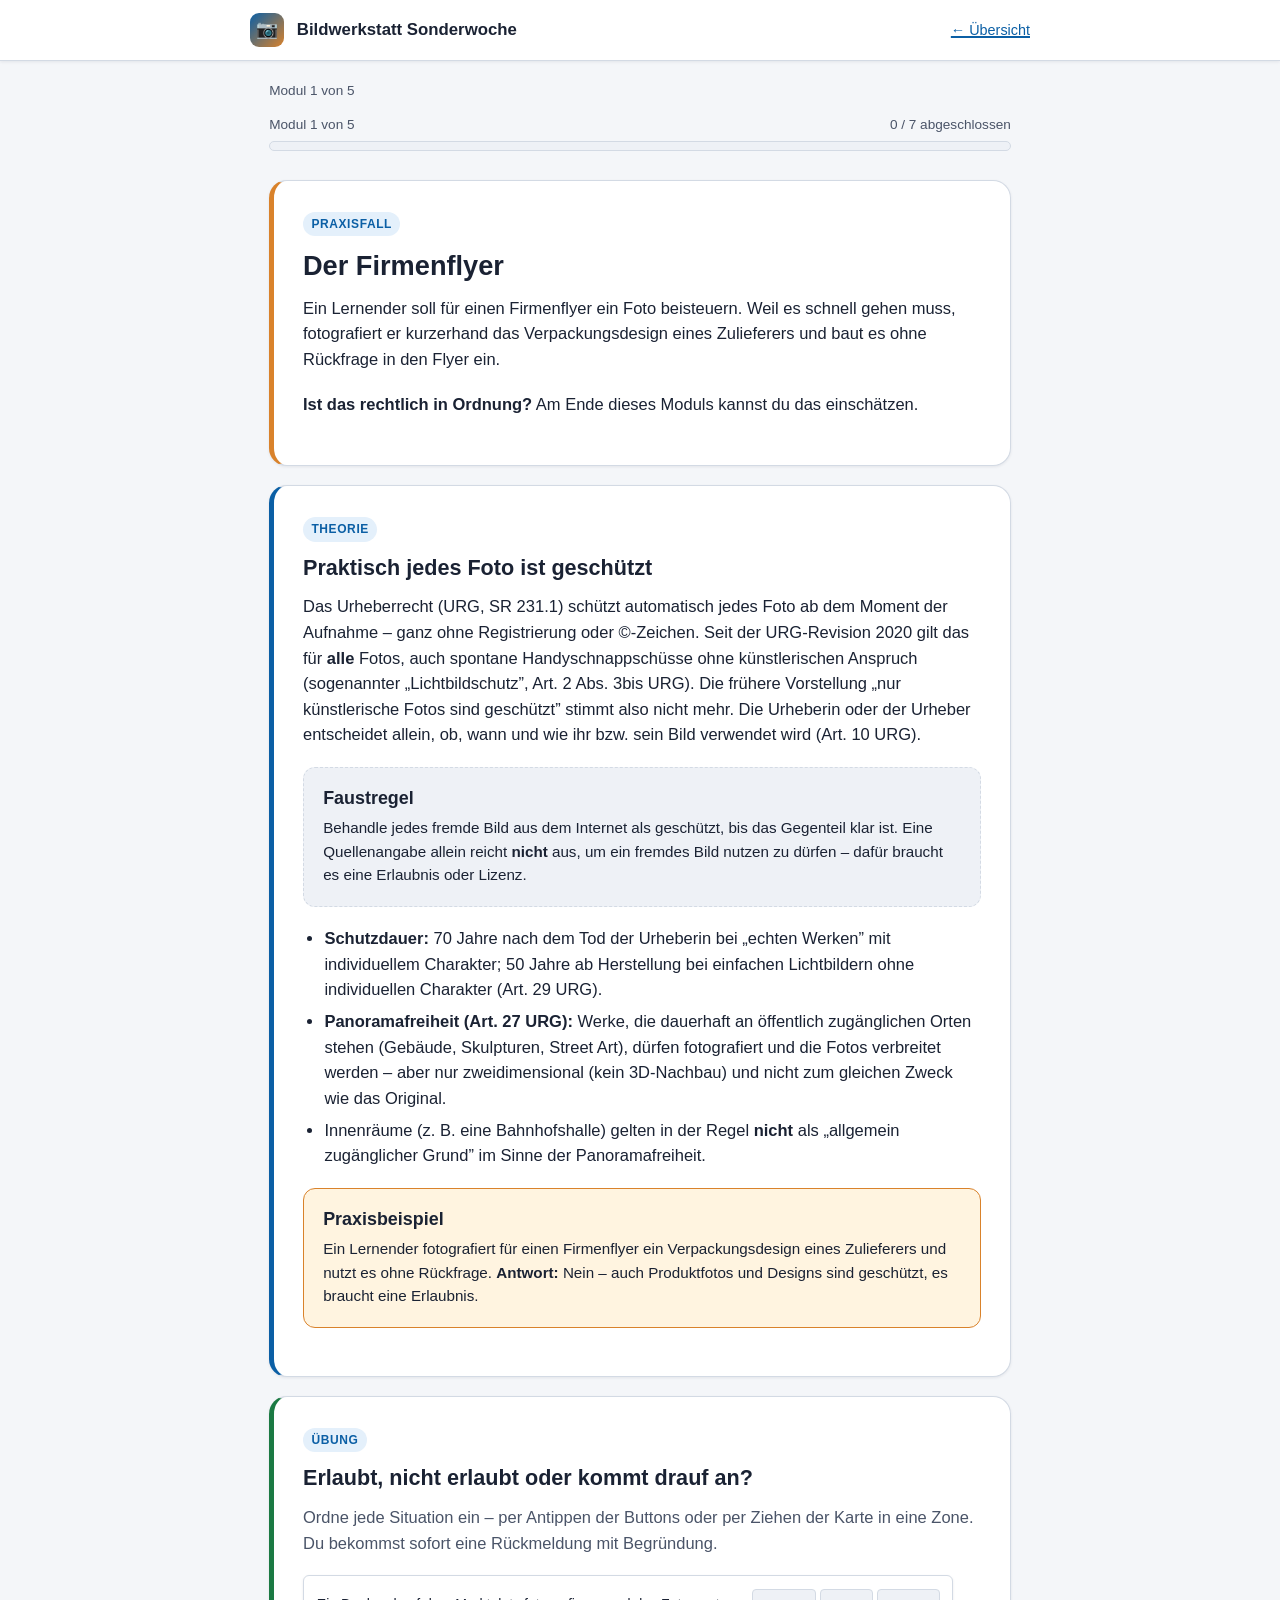
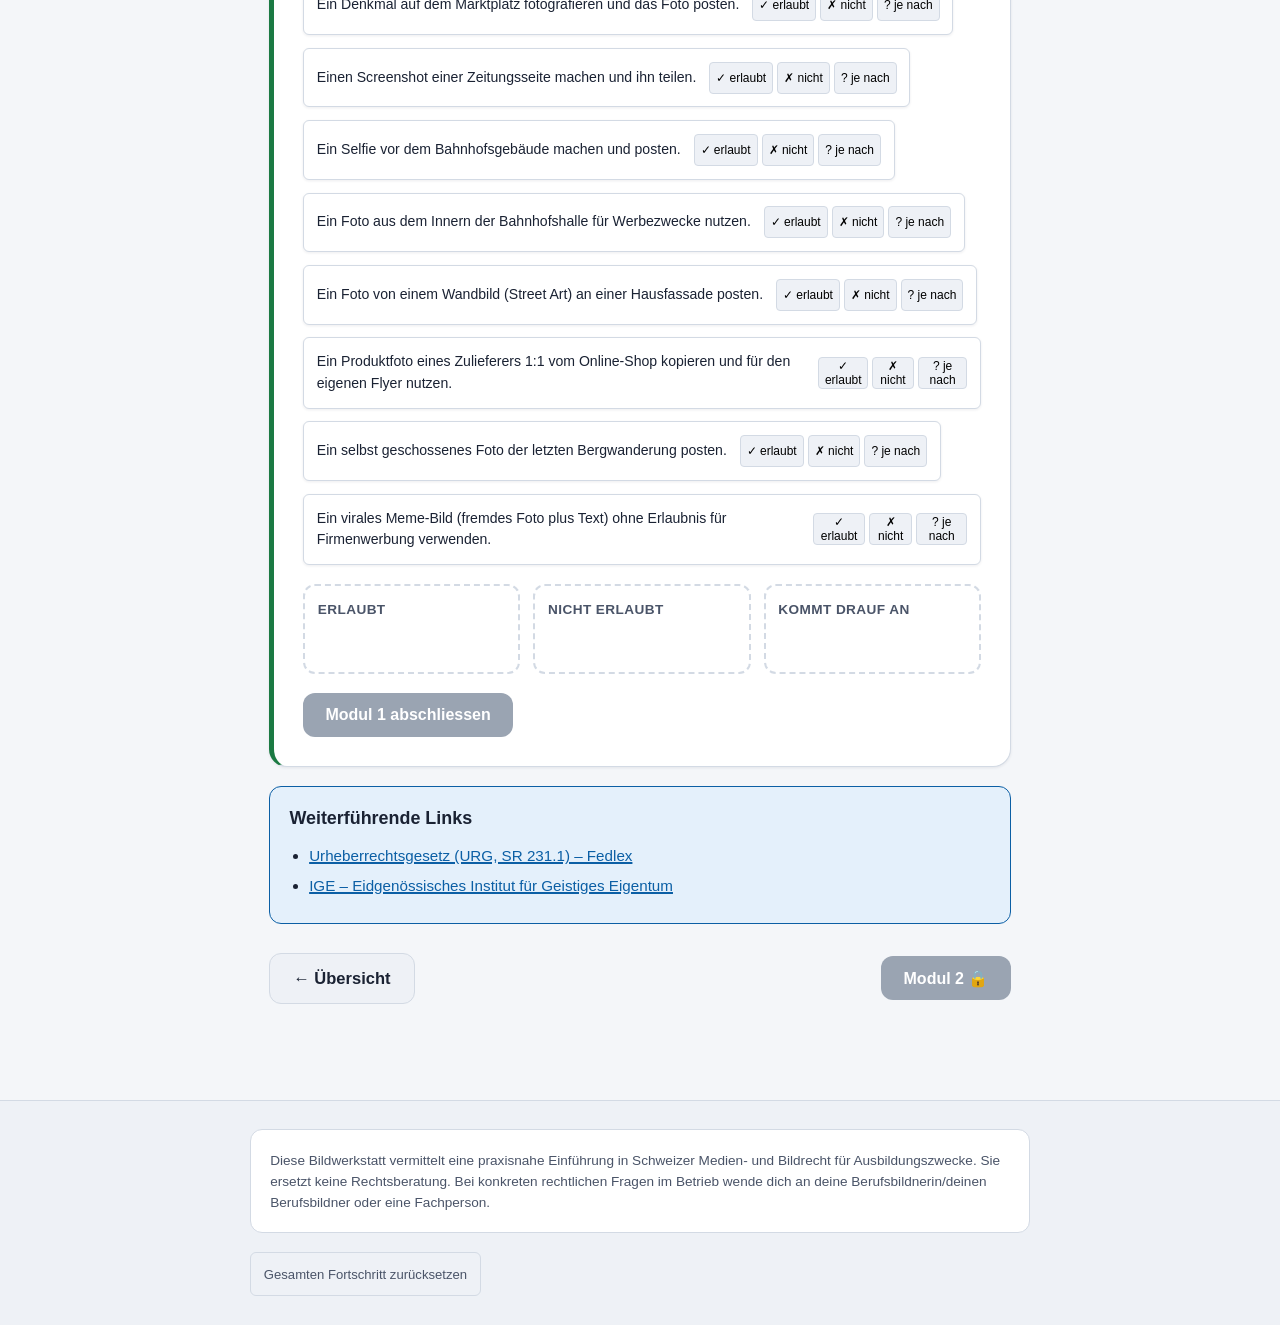
==== module/01-urheberrecht.html @ 98cdfe1a "Initial commit: Bildwerkstatt Sonderwoche Interaktive, statische Lernplattform für KV-Lernende zu Sc" ====
<!DOCTYPE html>
<html lang="de">
<head>
<meta charset="UTF-8">
<meta name="viewport" content="width=device-width, initial-scale=1, viewport-fit=cover">
<title>Modul 1: Urheberrecht an Fotos – Bildwerkstatt Sonderwoche</title>
<meta name="description" content="Modul 1: Urheberrecht an Fotos (URG) – was ist geschützt, Panoramafreiheit und Praxisbeispiele.">
<link rel="stylesheet" href="../assets/css/style.css">
</head>
<body>
<a class="skip-link" href="#main">Zum Inhalt springen</a>

<header class="site-header">
  <div class="site-header__inner">
    <a class="brand" href="../index.html">
      <span class="brand__mark" aria-hidden="true">📷</span>
      Bildwerkstatt Sonderwoche
    </a>
    <a class="home-link" href="../index.html">← Übersicht</a>
  </div>
</header>

<main id="main">
  <div class="module-breadcrumb">Modul 1 von 5</div>
  <div class="progress-wrap">
    <div id="progress-bar-container"></div>
  </div>

  <section class="card card--scenario">
    <span class="tag">Praxisfall</span>
    <h1>Der Firmenflyer</h1>
    <p>
      Ein Lernender soll für einen Firmenflyer ein Foto beisteuern. Weil es schnell
      gehen muss, fotografiert er kurzerhand das Verpackungsdesign eines Zulieferers
      und baut es ohne Rückfrage in den Flyer ein.
    </p>
    <p><strong>Ist das rechtlich in Ordnung?</strong> Am Ende dieses Moduls kannst du
      das einschätzen.</p>
  </section>

  <section class="card card--theory">
    <span class="tag">Theorie</span>
    <h2>Praktisch jedes Foto ist geschützt</h2>
    <p>
      Das Urheberrecht (URG, SR 231.1) schützt automatisch jedes Foto ab dem Moment
      der Aufnahme – ganz ohne Registrierung oder ©-Zeichen. Seit der URG-Revision
      2020 gilt das für <strong>alle</strong> Fotos, auch spontane Handyschnappschüsse
      ohne künstlerischen Anspruch (sogenannter „Lichtbildschutz”, Art. 2 Abs. 3bis
      URG). Die frühere Vorstellung „nur künstlerische Fotos sind geschützt” stimmt
      also nicht mehr. Die Urheberin oder der Urheber entscheidet allein, ob, wann
      und wie ihr bzw. sein Bild verwendet wird (Art. 10 URG).
    </p>

    <div class="box box--rule">
      <h3>Faustregel</h3>
      <p>Behandle jedes fremde Bild aus dem Internet als geschützt, bis das Gegenteil
        klar ist. Eine Quellenangabe allein reicht <strong>nicht</strong> aus, um ein
        fremdes Bild nutzen zu dürfen – dafür braucht es eine Erlaubnis oder Lizenz.</p>
    </div>

    <ul>
      <li><strong>Schutzdauer:</strong> 70 Jahre nach dem Tod der Urheberin bei
        „echten Werken” mit individuellem Charakter; 50 Jahre ab Herstellung bei
        einfachen Lichtbildern ohne individuellen Charakter (Art. 29 URG).</li>
      <li><strong>Panoramafreiheit (Art. 27 URG):</strong> Werke, die dauerhaft an
        öffentlich zugänglichen Orten stehen (Gebäude, Skulpturen, Street Art), dürfen
        fotografiert und die Fotos verbreitet werden – aber nur zweidimensional (kein
        3D-Nachbau) und nicht zum gleichen Zweck wie das Original.</li>
      <li>Innenräume (z. B. eine Bahnhofshalle) gelten in der Regel <strong>nicht</strong>
        als „allgemein zugänglicher Grund” im Sinne der Panoramafreiheit.</li>
    </ul>

    <div class="box box--tip">
      <h3>Praxisbeispiel</h3>
      <p>Ein Lernender fotografiert für einen Firmenflyer ein Verpackungsdesign eines
        Zulieferers und nutzt es ohne Rückfrage. <strong>Antwort:</strong> Nein – auch
        Produktfotos und Designs sind geschützt, es braucht eine Erlaubnis.</p>
    </div>
  </section>

  <section class="card card--exercise">
    <span class="tag">Übung</span>
    <h2>Erlaubt, nicht erlaubt oder kommt drauf an?</h2>
    <p class="text-muted">Ordne jede Situation ein – per Antippen der Buttons oder
      per Ziehen der Karte in eine Zone. Du bekommst sofort eine Rückmeldung mit
      Begründung.</p>

    <div class="dnd-pool" id="m1-pool"></div>

    <div class="dnd-board">
      <div class="dnd-zone" data-zone="erlaubt">
        <div class="dnd-zone__title">Erlaubt</div>
        <div class="dnd-zone__items"></div>
      </div>
      <div class="dnd-zone" data-zone="nicht_erlaubt">
        <div class="dnd-zone__title">Nicht erlaubt</div>
        <div class="dnd-zone__items"></div>
      </div>
      <div class="dnd-zone" data-zone="kommt_drauf_an">
        <div class="dnd-zone__title">Kommt drauf an</div>
        <div class="dnd-zone__items"></div>
      </div>
    </div>

    <div id="m1-feedback" class="exercise-feedback"></div>
    <div id="m1-summary" class="exercise-summary"></div>

    <div class="btn-row">
      <button type="button" id="m1-complete-btn" class="btn" disabled>Modul 1 abschliessen</button>
    </div>
  </section>

  <section class="box box--info">
    <h3>Weiterführende Links</h3>
    <ul>
      <li><a href="https://www.fedlex.admin.ch/eli/cc/1993/1798_1798_1798/de" target="_blank" rel="noopener">Urheberrechtsgesetz (URG, SR 231.1) – Fedlex</a></li>
      <li><a href="https://www.ige.ch" target="_blank" rel="noopener">IGE – Eidgenössisches Institut für Geistiges Eigentum</a></li>
    </ul>
  </section>

  <nav class="module-nav" id="module-nav" aria-label="Modul-Navigation"></nav>
</main>

<footer class="site-footer">
  <div class="site-footer__inner">
    <div class="disclaimer">
      Diese Bildwerkstatt vermittelt eine praxisnahe Einführung in Schweizer Medien-
      und Bildrecht für Ausbildungszwecke. Sie ersetzt keine Rechtsberatung. Bei
      konkreten rechtlichen Fragen im Betrieb wende dich an deine
      Berufsbildnerin/deinen Berufsbildner oder eine Fachperson.
    </div>
    <button class="reset-btn" id="reset-btn" type="button">Gesamten Fortschritt zurücksetzen</button>
  </div>
</footer>

<script type="module">
  import { renderProgressBar, renderModuleNav, setupResetButton, enforceUnlock } from "../assets/js/progress.js";
  import { initModule1 } from "../assets/js/interactions.js";

  if (enforceUnlock("module", 1)) {
    renderProgressBar(document.getElementById("progress-bar-container"), "Modul 1 von 5");
    renderModuleNav(document.getElementById("module-nav"), 1);
    setupResetButton(document.getElementById("reset-btn"));
    initModule1();
  }
</script>
</body>
</html>
---- assets/css/style.css ----
/* ==========================================================================
   Bildwerkstatt Sonderwoche – Basis-Stylesheet
   Mobile-First, keine externen Fonts/Libraries
   ========================================================================== */

:root {
  --color-bg: #f4f6f9;
  --color-surface: #ffffff;
  --color-surface-alt: #eef1f6;
  --color-text: #1a2233;
  --color-text-muted: #4a5468;
  --color-primary: #0b5fa5;
  --color-primary-dark: #084a82;
  --color-primary-light: #e4f0fb;
  --color-accent: #d9822b;
  --color-success: #1b7a43;
  --color-success-bg: #e4f6e9;
  --color-danger: #b3261e;
  --color-danger-bg: #fbe7e6;
  --color-warning-bg: #fff4e0;
  --color-border: #d3dae4;
  --color-locked: #9aa4b2;

  --radius-sm: 6px;
  --radius-md: 12px;
  --radius-lg: 18px;

  --shadow-sm: 0 1px 3px rgba(20, 30, 50, 0.08);
  --shadow-md: 0 4px 16px rgba(20, 30, 50, 0.12);

  --space-1: 0.4rem;
  --space-2: 0.8rem;
  --space-3: 1.2rem;
  --space-4: 1.8rem;
  --space-5: 2.6rem;

  --font-base: -apple-system, BlinkMacSystemFont, "Segoe UI", Roboto, Helvetica, Arial, sans-serif;

  color-scheme: light;
}

@media (prefers-color-scheme: dark) {
  :root {
    --color-bg: #10151f;
    --color-surface: #1a2130;
    --color-surface-alt: #232c3d;
    --color-text: #eef2f8;
    --color-text-muted: #b3bccc;
    --color-primary: #4d9fe0;
    --color-primary-dark: #79bcf0;
    --color-primary-light: #1c3550;
    --color-accent: #e8a34f;
    --color-success: #57c47e;
    --color-success-bg: #143824;
    --color-danger: #ef6b62;
    --color-danger-bg: #3a1e1c;
    --color-warning-bg: #3a2f16;
    --color-border: #34405a;
    --color-locked: #5c6577;
    color-scheme: dark;
  }
}

*,
*::before,
*::after {
  box-sizing: border-box;
}

html {
  -webkit-text-size-adjust: 100%;
}

body {
  margin: 0;
  font-family: var(--font-base);
  background: var(--color-bg);
  color: var(--color-text);
  line-height: 1.55;
  font-size: 16.5px;
  min-height: 100vh;
  display: flex;
  flex-direction: column;
}

h1, h2, h3, h4 {
  line-height: 1.25;
  margin: 0 0 var(--space-2);
  color: var(--color-text);
}

h1 { font-size: 1.7rem; }
h2 { font-size: 1.35rem; }
h3 { font-size: 1.12rem; }

p { margin: 0 0 var(--space-3); }

a {
  color: var(--color-primary);
  text-decoration-thickness: 2px;
}

a:hover { color: var(--color-primary-dark); }

img { max-width: 100%; display: block; }

button {
  font-family: inherit;
  font-size: 1rem;
  cursor: pointer;
}

ul, ol {
  padding-left: 1.3em;
}

li { margin-bottom: var(--space-1); }

/* ---------- Layout ---------- */

.site-header {
  background: var(--color-surface);
  border-bottom: 1px solid var(--color-border);
  padding: var(--space-2) var(--space-3);
  position: sticky;
  top: 0;
  z-index: 20;
  box-shadow: var(--shadow-sm);
}

.site-header__inner {
  max-width: 780px;
  margin: 0 auto;
  display: flex;
  align-items: center;
  justify-content: space-between;
  gap: var(--space-2);
}

.brand {
  display: flex;
  align-items: center;
  gap: var(--space-2);
  text-decoration: none;
  color: var(--color-text);
  font-weight: 700;
  font-size: 1.05rem;
}

.brand__mark {
  width: 34px;
  height: 34px;
  border-radius: 9px;
  background: linear-gradient(135deg, var(--color-primary), var(--color-accent));
  display: flex;
  align-items: center;
  justify-content: center;
  color: #fff;
  font-size: 1.1rem;
  flex-shrink: 0;
}

.home-link {
  font-size: 0.9rem;
  white-space: nowrap;
}

main {
  flex: 1;
  width: 100%;
  max-width: 780px;
  margin: 0 auto;
  padding: var(--space-3) var(--space-3) var(--space-5);
}

.site-footer {
  background: var(--color-surface-alt);
  border-top: 1px solid var(--color-border);
  padding: var(--space-4) var(--space-3);
  margin-top: var(--space-5);
}

.site-footer__inner {
  max-width: 780px;
  margin: 0 auto;
  font-size: 0.88rem;
  color: var(--color-text-muted);
}

.site-footer h4 {
  font-size: 0.85rem;
  text-transform: uppercase;
  letter-spacing: 0.04em;
  color: var(--color-text-muted);
  margin-bottom: var(--space-2);
}

.site-footer ul {
  list-style: none;
  padding: 0;
  margin: 0 0 var(--space-3);
}

.site-footer li {
  margin-bottom: var(--space-1);
}

.disclaimer {
  background: var(--color-surface);
  border: 1px solid var(--color-border);
  border-radius: var(--radius-md);
  padding: var(--space-3);
  margin-bottom: var(--space-3);
  font-size: 0.85rem;
}

.reset-btn {
  background: none;
  border: 1px solid var(--color-border);
  color: var(--color-text-muted);
  border-radius: var(--radius-sm);
  padding: var(--space-1) var(--space-2);
  font-size: 0.82rem;
  min-height: 44px;
}

.reset-btn:hover {
  border-color: var(--color-danger);
  color: var(--color-danger);
}

/* ---------- Fortschrittsanzeige ---------- */

.progress-wrap {
  margin: var(--space-2) 0 var(--space-4);
}

.progress-wrap__label {
  display: flex;
  justify-content: space-between;
  font-size: 0.85rem;
  color: var(--color-text-muted);
  margin-bottom: var(--space-1);
}

.progress-bar {
  height: 10px;
  border-radius: 999px;
  background: var(--color-surface-alt);
  border: 1px solid var(--color-border);
  overflow: hidden;
}

.progress-bar__fill {
  height: 100%;
  background: linear-gradient(90deg, var(--color-primary), var(--color-accent));
  border-radius: 999px;
  transition: width 0.4s ease;
}

.progress-dots {
  display: flex;
  gap: var(--space-1);
  margin-top: var(--space-2);
}

.progress-dot {
  flex: 1;
  height: 6px;
  border-radius: 999px;
  background: var(--color-surface-alt);
  border: 1px solid var(--color-border);
}

.progress-dot.is-done { background: var(--color-success); border-color: var(--color-success); }
.progress-dot.is-current { background: var(--color-primary); border-color: var(--color-primary); }

/* ---------- Karten & Buttons ---------- */

.card {
  background: var(--color-surface);
  border: 1px solid var(--color-border);
  border-radius: var(--radius-lg);
  padding: var(--space-4);
  margin-bottom: var(--space-3);
  box-shadow: var(--shadow-sm);
}

.card--scenario {
  border-left: 5px solid var(--color-accent);
}

.card--theory {
  border-left: 5px solid var(--color-primary);
}

.card--exercise {
  border-left: 5px solid var(--color-success);
}

.tag {
  display: inline-block;
  font-size: 0.75rem;
  font-weight: 700;
  text-transform: uppercase;
  letter-spacing: 0.05em;
  color: var(--color-primary);
  background: var(--color-primary-light);
  padding: 0.25em 0.7em;
  border-radius: 999px;
  margin-bottom: var(--space-2);
}

.btn {
  display: inline-flex;
  align-items: center;
  justify-content: center;
  gap: 0.5em;
  min-height: 44px;
  padding: 0.7em 1.4em;
  border-radius: var(--radius-md);
  border: none;
  background: var(--color-primary);
  color: #fff;
  font-weight: 600;
  text-decoration: none;
  transition: background 0.15s ease, transform 0.1s ease;
}

.btn:hover { background: var(--color-primary-dark); color: #fff; }
.btn:active { transform: scale(0.98); }

.btn:disabled,
.btn.is-disabled {
  background: var(--color-locked);
  cursor: not-allowed;
  pointer-events: none;
}

.btn--secondary {
  background: var(--color-surface-alt);
  color: var(--color-text);
  border: 1px solid var(--color-border);
}

.btn--secondary:hover { background: var(--color-border); color: var(--color-text); }

.btn--block { width: 100%; }

.btn-row {
  display: flex;
  flex-wrap: wrap;
  gap: var(--space-2);
  margin-top: var(--space-3);
}

/* ---------- Modul-Übersicht (Startseite) ---------- */

.module-list {
  list-style: none;
  padding: 0;
  margin: var(--space-3) 0;
  display: flex;
  flex-direction: column;
  gap: var(--space-2);
}

.module-item {
  display: flex;
  align-items: center;
  gap: var(--space-3);
  background: var(--color-surface);
  border: 1px solid var(--color-border);
  border-radius: var(--radius-md);
  padding: var(--space-3);
  text-decoration: none;
  color: var(--color-text);
  box-shadow: var(--shadow-sm);
  min-height: 44px;
}

.module-item:hover:not(.is-locked) {
  border-color: var(--color-primary);
}

.module-item.is-locked {
  opacity: 0.6;
  cursor: not-allowed;
  color: var(--color-text-muted);
}

.module-item__num {
  flex-shrink: 0;
  width: 40px;
  height: 40px;
  border-radius: 50%;
  background: var(--color-primary-light);
  color: var(--color-primary);
  display: flex;
  align-items: center;
  justify-content: center;
  font-weight: 700;
}

.module-item.is-done .module-item__num {
  background: var(--color-success-bg);
  color: var(--color-success);
}

.module-item.is-locked .module-item__num {
  background: var(--color-surface-alt);
  color: var(--color-locked);
}

.module-item__body { flex: 1; min-width: 0; }
.module-item__title { font-weight: 600; margin-bottom: 0.15em; }
.module-item__meta { font-size: 0.85rem; color: var(--color-text-muted); }

.module-item__status {
  flex-shrink: 0;
  font-size: 1.3rem;
}

/* ---------- Merkkasten / Boxen ---------- */

.box {
  border-radius: var(--radius-md);
  padding: var(--space-3);
  margin: var(--space-3) 0;
  font-size: 0.95rem;
}

.box--info {
  background: var(--color-primary-light);
  border: 1px solid var(--color-primary);
}

.box--tip {
  background: var(--color-warning-bg);
  border: 1px solid var(--color-accent);
}

.box--rule {
  background: var(--color-surface-alt);
  border: 1px dashed var(--color-border);
}

.box h3 { margin-bottom: var(--space-1); }
.box p:last-child, .box ul:last-child, .box ol:last-child { margin-bottom: 0; }

/* ---------- Modul-Navigation ---------- */

.module-nav {
  display: flex;
  justify-content: space-between;
  align-items: center;
  margin: var(--space-4) 0 var(--space-2);
  gap: var(--space-2);
  flex-wrap: wrap;
}

.module-breadcrumb {
  font-size: 0.85rem;
  color: var(--color-text-muted);
  margin-bottom: var(--space-2);
}

/* ---------- Übungen: generisch ---------- */

.exercise-item {
  background: var(--color-surface-alt);
  border: 1px solid var(--color-border);
  border-radius: var(--radius-md);
  padding: var(--space-3);
  margin-bottom: var(--space-2);
}

.exercise-feedback {
  margin-top: var(--space-2);
  padding: var(--space-2) var(--space-3);
  border-radius: var(--radius-sm);
  font-size: 0.92rem;
  display: none;
}

.exercise-feedback.is-visible { display: block; }

.exercise-feedback.is-correct {
  background: var(--color-success-bg);
  color: var(--color-success);
  border: 1px solid var(--color-success);
}

.exercise-feedback.is-incorrect {
  background: var(--color-danger-bg);
  color: var(--color-danger);
  border: 1px solid var(--color-danger);
}

.exercise-feedback.is-neutral {
  background: var(--color-primary-light);
  color: var(--color-primary-dark);
  border: 1px solid var(--color-primary);
}

.exercise-summary {
  margin-top: var(--space-3);
  padding: var(--space-3);
  border-radius: var(--radius-md);
  background: var(--color-surface);
  border: 1px solid var(--color-border);
  display: none;
}

.exercise-summary.is-visible { display: block; }

/* Drag & Drop */

.dnd-board {
  display: grid;
  grid-template-columns: 1fr;
  gap: var(--space-2);
  margin: var(--space-3) 0;
}

@media (min-width: 620px) {
  .dnd-board { grid-template-columns: repeat(3, 1fr); }
}

.dnd-zone {
  border: 2px dashed var(--color-border);
  border-radius: var(--radius-md);
  padding: var(--space-2);
  min-height: 90px;
  background: var(--color-surface);
}

.dnd-zone__title {
  font-weight: 700;
  font-size: 0.85rem;
  text-transform: uppercase;
  letter-spacing: 0.03em;
  color: var(--color-text-muted);
  margin-bottom: var(--space-1);
}

.dnd-zone.is-dragover {
  border-color: var(--color-primary);
  background: var(--color-primary-light);
}

.dnd-pool {
  display: flex;
  flex-wrap: wrap;
  gap: var(--space-2);
  margin-bottom: var(--space-2);
}

.dnd-card {
  background: var(--color-surface);
  border: 1px solid var(--color-border);
  border-radius: var(--radius-sm);
  padding: var(--space-2);
  font-size: 0.88rem;
  cursor: grab;
  touch-action: none;
  user-select: none;
  min-height: 44px;
  display: flex;
  align-items: center;
  box-shadow: var(--shadow-sm);
}

.dnd-card:active { cursor: grabbing; }

.dnd-card.is-dragging { opacity: 0.5; }

.dnd-card__buttons {
  display: flex;
  gap: 4px;
  margin-left: auto;
  padding-left: var(--space-2);
}

.dnd-card__btn {
  min-height: 32px;
  min-width: 32px;
  padding: 0 6px;
  font-size: 0.75rem;
  border-radius: 4px;
  border: 1px solid var(--color-border);
  background: var(--color-surface-alt);
}

/* Entscheidungsbaum */

.tree-question {
  font-weight: 600;
  margin-bottom: var(--space-2);
}

.tree-options {
  display: flex;
  flex-direction: column;
  gap: var(--space-2);
}

.tree-option-btn {
  text-align: left;
  background: var(--color-surface);
  border: 1px solid var(--color-border);
  border-radius: var(--radius-md);
  padding: var(--space-2) var(--space-3);
  min-height: 44px;
}

.tree-option-btn:hover { border-color: var(--color-primary); }

.tree-result {
  margin-top: var(--space-3);
}

.tree-path {
  font-size: 0.8rem;
  color: var(--color-text-muted);
  margin-bottom: var(--space-3);
}

/* Checkliste */

.checklist {
  list-style: none;
  padding: 0;
  margin: var(--space-3) 0;
}

.checklist li {
  display: flex;
  align-items: flex-start;
  gap: var(--space-2);
  padding: var(--space-2);
  border: 1px solid var(--color-border);
  border-radius: var(--radius-sm);
  margin-bottom: var(--space-1);
  background: var(--color-surface);
}

.checklist input[type="checkbox"] {
  width: 22px;
  height: 22px;
  flex-shrink: 0;
  margin-top: 2px;
}

/* Memory */

.memory-board {
  display: grid;
  grid-template-columns: repeat(2, 1fr);
  gap: var(--space-2);
  margin: var(--space-3) 0;
}

@media (min-width: 520px) {
  .memory-board { grid-template-columns: repeat(3, 1fr); }
}

.memory-card {
  min-height: 76px;
  border-radius: var(--radius-md);
  border: 1px solid var(--color-border);
  background: var(--color-primary);
  color: #fff;
  display: flex;
  align-items: center;
  justify-content: center;
  text-align: center;
  font-weight: 600;
  font-size: 0.85rem;
  padding: var(--space-2);
  min-height: 44px;
}

.memory-card.is-flipped {
  background: var(--color-surface);
  color: var(--color-text);
}

.memory-card.is-matched {
  background: var(--color-success-bg);
  color: var(--color-success);
  border-color: var(--color-success);
}

/* Post-Simulator */

.sim-card {
  background: var(--color-surface);
  border: 1px solid var(--color-border);
  border-radius: var(--radius-lg);
  overflow: hidden;
  margin-bottom: var(--space-3);
}

.sim-card__photo {
  background: var(--color-surface-alt);
  padding: var(--space-4);
  font-size: 0.9rem;
  color: var(--color-text-muted);
  border-bottom: 1px solid var(--color-border);
}

.sim-card__body { padding: var(--space-3); }

.sim-choices {
  display: flex;
  flex-wrap: wrap;
  gap: var(--space-2);
  margin-top: var(--space-2);
}

/* ---------- Formulare (Freitext etc.) ---------- */

textarea, input[type="text"] {
  width: 100%;
  font-family: inherit;
  font-size: 1rem;
  padding: var(--space-2);
  border: 1px solid var(--color-border);
  border-radius: var(--radius-sm);
  background: var(--color-surface);
  color: var(--color-text);
  min-height: 44px;
}

textarea { min-height: 88px; resize: vertical; }

label {
  display: block;
  font-weight: 600;
  margin-bottom: var(--space-1);
  font-size: 0.92rem;
}

/* ---------- Lock overlay ---------- */

.lock-notice {
  text-align: center;
  padding: var(--space-5) var(--space-3);
}

.lock-notice__icon {
  font-size: 2.6rem;
  margin-bottom: var(--space-2);
}

/* ---------- Utility ---------- */

.text-muted { color: var(--color-text-muted); }
.text-center { text-align: center; }
.mt-0 { margin-top: 0; }
.mb-0 { margin-bottom: 0; }
.hidden { display: none !important; }
.sr-only {
  position: absolute;
  width: 1px; height: 1px;
  padding: 0; margin: -1px;
  overflow: hidden;
  clip: rect(0,0,0,0);
  white-space: nowrap;
  border: 0;
}

.skip-link {
  position: absolute;
  left: -999px;
  top: 0;
  background: var(--color-primary);
  color: #fff;
  padding: var(--space-2) var(--space-3);
  z-index: 100;
  border-radius: 0 0 var(--radius-sm) 0;
}

.skip-link:focus {
  left: 0;
}

:focus-visible {
  outline: 3px solid var(--color-accent);
  outline-offset: 2px;
}

/* ---------- Zertifikat ---------- */

.certificate {
  background: var(--color-surface);
  border: 3px solid var(--color-primary);
  border-radius: var(--radius-lg);
  padding: var(--space-5) var(--space-4);
  text-align: center;
  margin: var(--space-3) 0;
}

.certificate__title {
  text-transform: uppercase;
  letter-spacing: 0.08em;
  color: var(--color-primary);
  font-size: 0.95rem;
  margin-bottom: var(--space-2);
}

.certificate__name {
  font-size: 1.8rem;
  font-weight: 800;
  margin: var(--space-2) 0;
}

.certificate__meta {
  display: flex;
  flex-wrap: wrap;
  justify-content: center;
  gap: var(--space-4);
  margin: var(--space-4) 0;
  font-size: 0.9rem;
}

.certificate__meta div { text-align: center; }

.certificate__meta strong {
  display: block;
  font-size: 1.1rem;
  color: var(--color-text);
}

.certificate__code {
  font-family: ui-monospace, SFMono-Regular, Menlo, Consolas, monospace;
  background: var(--color-surface-alt);
  border: 1px dashed var(--color-border);
  border-radius: var(--radius-sm);
  padding: var(--space-2);
  display: inline-block;
  margin-top: var(--space-2);
  font-size: 0.95rem;
}

@media print {
  .site-header, .site-footer, .no-print { display: none !important; }
  body { background: #fff; }
  main { max-width: 100%; padding: 0; }
  .certificate { border-color: #000; }
}
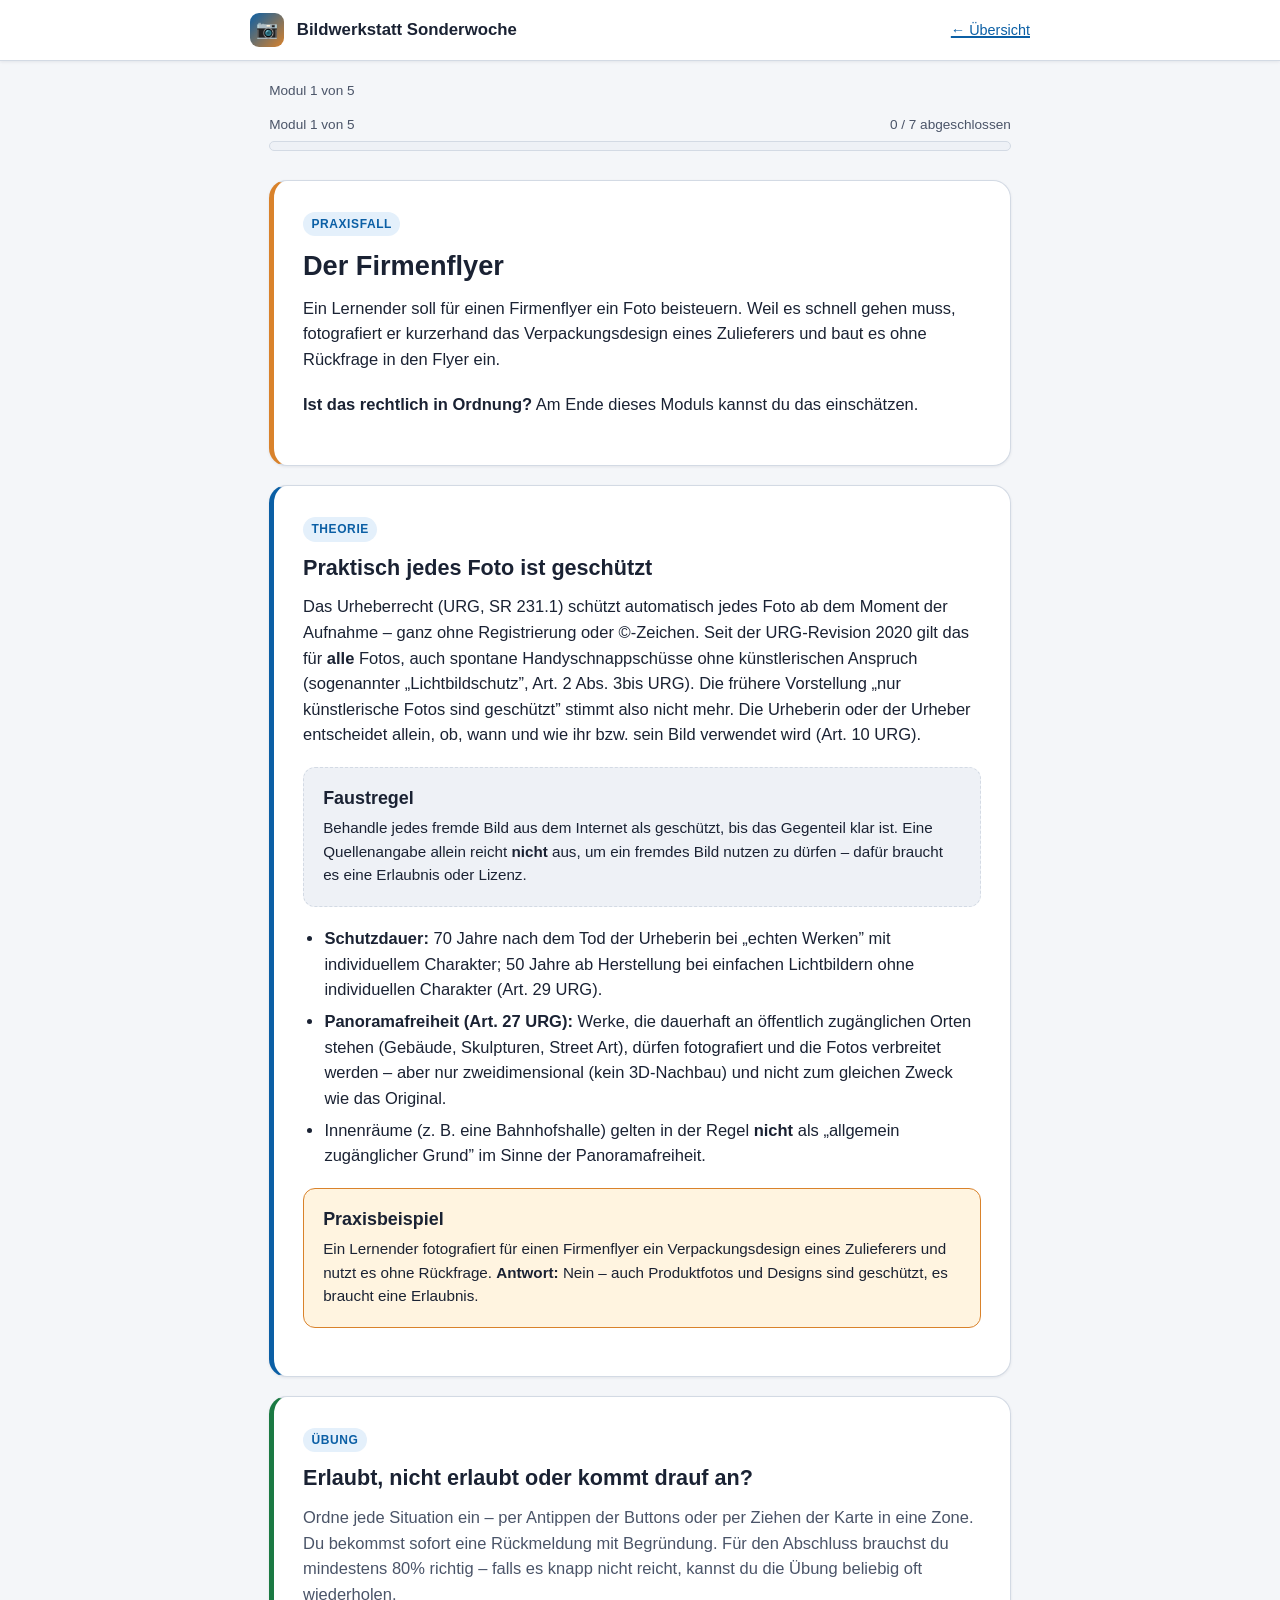
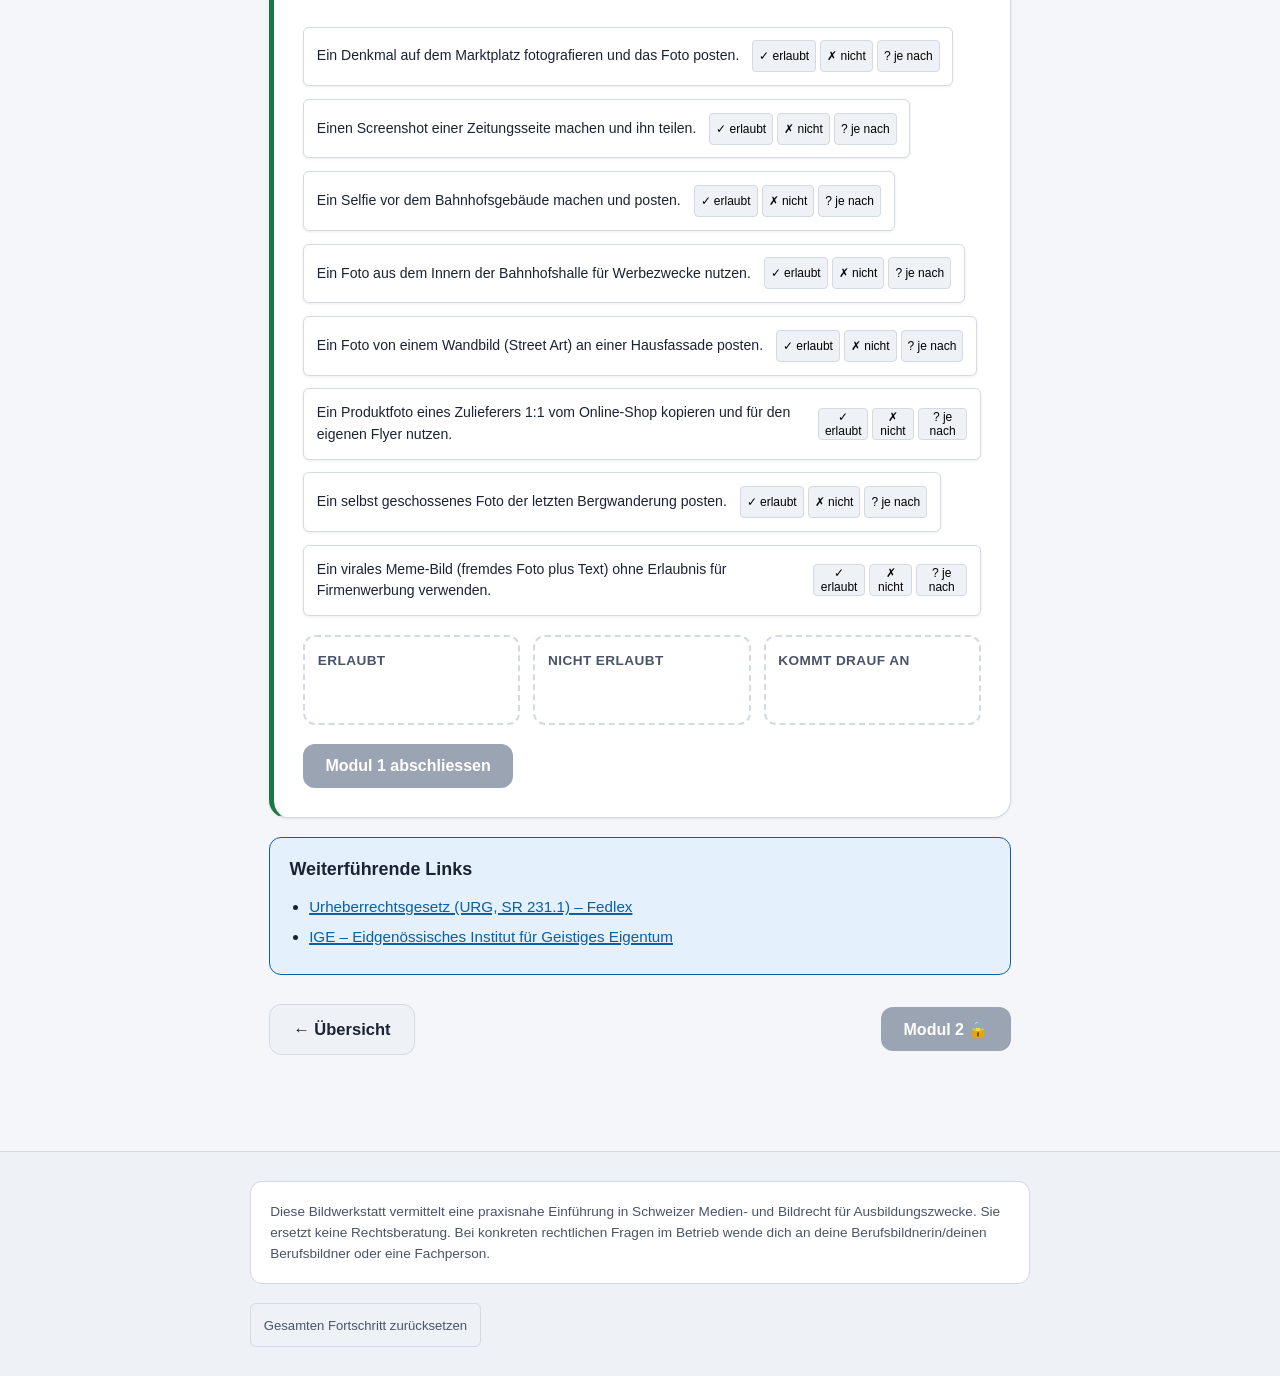
==== commit 838ed429: "Modul-Übungen mit 80%-Schwelle + Retry, Abschlusstest überarbeitet - Module 1, 3, 5: Abschluss erst " ====
--- a/module/01-urheberrecht.html
+++ b/module/01-urheberrecht.html
@@ -83,7 +83,8 @@
     <h2>Erlaubt, nicht erlaubt oder kommt drauf an?</h2>
     <p class="text-muted">Ordne jede Situation ein – per Antippen der Buttons oder
       per Ziehen der Karte in eine Zone. Du bekommst sofort eine Rückmeldung mit
-      Begründung.</p>
+      Begründung. Für den Abschluss brauchst du mindestens 80% richtig – falls es
+      knapp nicht reicht, kannst du die Übung beliebig oft wiederholen.</p>
 
     <div class="dnd-pool" id="m1-pool"></div>
 
